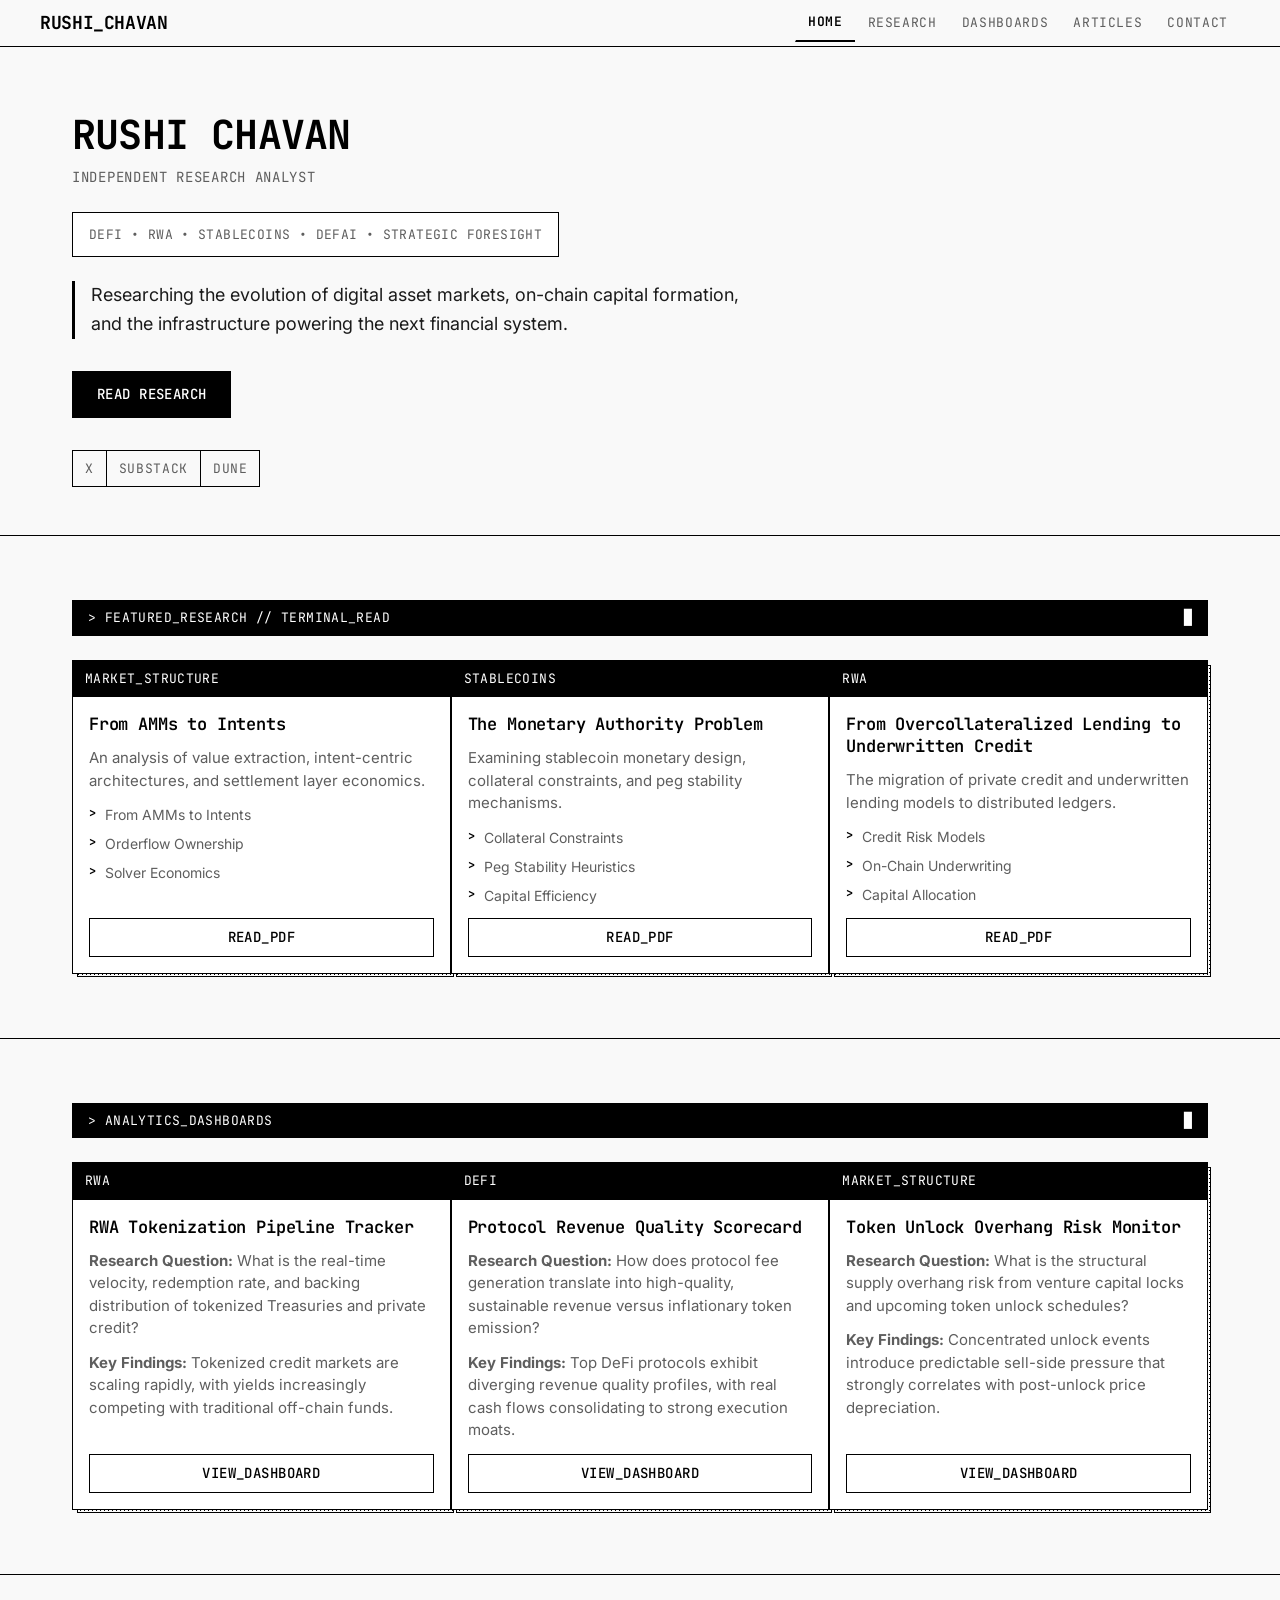
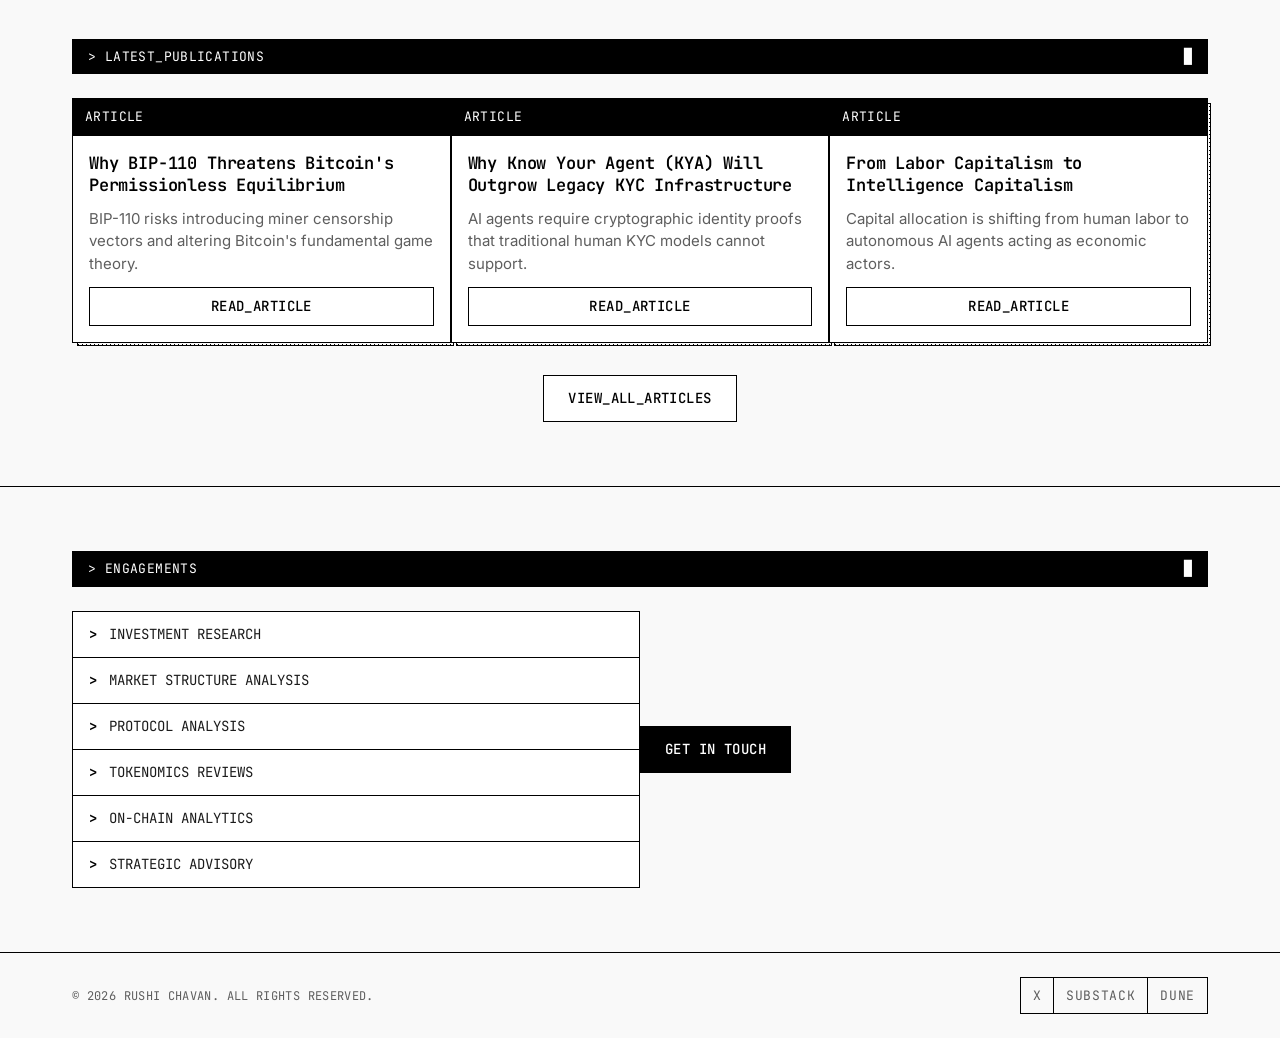
==== index.html @ 7c1afd2c "Add files via upload" ====
<!DOCTYPE html>
<html lang="en">
<head>
    <meta charset="UTF-8">
    <meta name="viewport" content="width=device-width, initial-scale=1.0">
    <title>Rushi Chavan | Independent Research Analyst</title>
    <meta name="description" content="Researching the evolution of digital asset markets, on-chain capital formation, and the infrastructure powering the next financial system.">

    <!-- Google Fonts: JetBrains Mono + Inter -->
    <link rel="preconnect" href="https://fonts.googleapis.com">
    <link rel="preconnect" href="https://fonts.gstatic.com" crossorigin>
    <link href="https://fonts.googleapis.com/css2?family=Inter:wght@400;500&family=JetBrains+Mono:wght@400;500;600;700&display=swap" rel="stylesheet">

    <link rel="stylesheet" href="styles.css">
</head>
<body>

    <!-- Navigation -->
    <nav class="navbar">
        <div class="nav-container">
            <div class="nav-logo">
                <a href="index.html">RUSHI_CHAVAN</a>
            </div>
            <button class="mobile-menu-btn">☰</button>
            <div class="nav-links">
                <a href="index.html" class="active">Home</a>
                <a href="research.html">Research</a>
                <a href="dashboards.html">Dashboards</a>
                <a href="articles.html">Articles</a>
                <a href="contact.html">Contact</a>
            </div>
        </div>
    </nav>

    <!-- Hero -->
    <section class="hero">
        <div class="container">
            <h1>Rushi Chavan</h1>
            <span class="hero-subheading">Independent Research Analyst</span>

            <div class="hero-coverage">
                DeFi • RWA • Stablecoins • DeFAI • Strategic Foresight
            </div>

            <p class="hero-statement">
                Researching the evolution of digital asset markets, on-chain capital formation, and the infrastructure powering the next financial system.
            </p>

            <div class="hero-actions">
                <a href="research.html" class="btn btn-primary">Read Research</a>
            </div>

            <div class="social-links">
                <a href="https://x.com/RushiChavan_" target="_blank" rel="noopener noreferrer">X</a>
                <a href="https://substack.com/@rushichavan" target="_blank" rel="noopener noreferrer">Substack</a>
                <a href="https://dune.com/rushixyz" target="_blank" rel="noopener noreferrer">Dune</a>
            </div>
        </div>
    </section>

    <!-- Featured Research -->
    <section class="section">
        <div class="container">
            <div class="section-title-bar">
                <span>&gt; FEATURED_RESEARCH // TERMINAL_READ</span>
                <span class="blink">█</span>
            </div>
            <div class="grid grid-3">

                <div class="card">
                    <div class="card-header">MARKET_STRUCTURE</div>
                    <div class="card-body">
                        <h3 class="card-title">From AMMs to Intents</h3>
                        <p class="card-desc">An analysis of value extraction, intent-centric architectures, and settlement layer economics.</p>
                        <ul class="card-bullets">
                            <li>From AMMs to Intents</li>
                            <li>Orderflow Ownership</li>
                            <li>Solver Economics</li>
                        </ul>
                        <a href="research/From AMMs to Intents.pdf" target="_blank" class="card-link">READ_PDF</a>
                    </div>
                </div>

                <div class="card">
                    <div class="card-header">STABLECOINS</div>
                    <div class="card-body">
                        <h3 class="card-title">The Monetary Authority Problem</h3>
                        <p class="card-desc">Examining stablecoin monetary design, collateral constraints, and peg stability mechanisms.</p>
                        <ul class="card-bullets">
                            <li>Collateral Constraints</li>
                            <li>Peg Stability Heuristics</li>
                            <li>Capital Efficiency</li>
                        </ul>
                        <a href="research/The Monetary Authority Problem.pdf" target="_blank" class="card-link">READ_PDF</a>
                    </div>
                </div>

                <div class="card">
                    <div class="card-header">RWA</div>
                    <div class="card-body">
                        <h3 class="card-title">From Overcollateralized Lending to Underwritten Credit</h3>
                        <p class="card-desc">The migration of private credit and underwritten lending models to distributed ledgers.</p>
                        <ul class="card-bullets">
                            <li>Credit Risk Models</li>
                            <li>On-Chain Underwriting</li>
                            <li>Capital Allocation</li>
                        </ul>
                        <a href="research/From Overcollateralized Lending to Underwritten Credit.pdf" target="_blank" class="card-link">READ_PDF</a>
                    </div>
                </div>

            </div>
        </div>
    </section>

    <!-- Dashboards -->
    <section class="section">
        <div class="container">
            <div class="section-title-bar">
                <span>&gt; ANALYTICS_DASHBOARDS</span>
                <span class="blink">█</span>
            </div>
            <div class="grid grid-3">

                <div class="card">
                    <div class="card-header">RWA</div>
                    <div class="card-body">
                        <h3 class="card-title">RWA Tokenization Pipeline Tracker</h3>
                        <p class="card-desc"><strong>Research Question:</strong> What is the real-time velocity, redemption rate, and backing distribution of tokenized Treasuries and private credit?</p>
                        <p class="card-desc"><strong>Key Findings:</strong> Tokenized credit markets are scaling rapidly, with yields increasingly competing with traditional off-chain funds.</p>
                        <a href="dashboards.html" class="card-link">VIEW_DASHBOARD</a>
                    </div>
                </div>

                <div class="card">
                    <div class="card-header">DEFI</div>
                    <div class="card-body">
                        <h3 class="card-title">Protocol Revenue Quality Scorecard</h3>
                        <p class="card-desc"><strong>Research Question:</strong> How does protocol fee generation translate into high-quality, sustainable revenue versus inflationary token emission?</p>
                        <p class="card-desc"><strong>Key Findings:</strong> Top DeFi protocols exhibit diverging revenue quality profiles, with real cash flows consolidating to strong execution moats.</p>
                        <a href="dashboards.html" class="card-link">VIEW_DASHBOARD</a>
                    </div>
                </div>

                <div class="card">
                    <div class="card-header">MARKET_STRUCTURE</div>
                    <div class="card-body">
                        <h3 class="card-title">Token Unlock Overhang Risk Monitor</h3>
                        <p class="card-desc"><strong>Research Question:</strong> What is the structural supply overhang risk from venture capital locks and upcoming token unlock schedules?</p>
                        <p class="card-desc"><strong>Key Findings:</strong> Concentrated unlock events introduce predictable sell-side pressure that strongly correlates with post-unlock price depreciation.</p>
                        <a href="dashboards.html" class="card-link">VIEW_DASHBOARD</a>
                    </div>
                </div>

            </div>
        </div>
    </section>


    <!-- Articles & Publications -->
    <section class="section" id="articles">
        <div class="container">
            <div class="section-title-bar">
                <span>&gt; LATEST_PUBLICATIONS</span>
                <span class="blink">█</span>
            </div>
            <div class="grid grid-3">

                <div class="card">
                    <div class="card-header">ARTICLE</div>
                    <div class="card-body">
                        <h3 class="card-title">Why BIP-110 Threatens Bitcoin's Permissionless Equilibrium</h3>
                        <p class="card-desc">BIP-110 risks introducing miner censorship vectors and altering Bitcoin's fundamental game theory.</p>
                        <a href="https://x.com/RushiChavan_/status/2070385221942530143?s=20" target="_blank" class="card-link">READ_ARTICLE</a>
                    </div>
                </div>

                <div class="card">
                    <div class="card-header">ARTICLE</div>
                    <div class="card-body">
                        <h3 class="card-title">Why Know Your Agent (KYA) Will Outgrow Legacy KYC Infrastructure</h3>
                        <p class="card-desc">AI agents require cryptographic identity proofs that traditional human KYC models cannot support.</p>
                        <a href="https://x.com/RushiChavan_/status/2066386348903420065?s=20" target="_blank" class="card-link">READ_ARTICLE</a>
                    </div>
                </div>

                <div class="card">
                    <div class="card-header">ARTICLE</div>
                    <div class="card-body">
                        <h3 class="card-title">From Labor Capitalism to Intelligence Capitalism</h3>
                        <p class="card-desc">Capital allocation is shifting from human labor to autonomous AI agents acting as economic actors.</p>
                        <a href="https://x.com/RushiChavan_/status/2064781226381303895?s=20" target="_blank" class="card-link">READ_ARTICLE</a>
                    </div>
                </div>

            </div>
            <div style="margin-top: 2rem; display: flex; justify-content: center;">
                <a href="articles.html" class="btn btn-secondary">VIEW_ALL_ARTICLES</a>
            </div>
        </div>
    </section>

    <!-- Engagements -->
    <section class="section">
        <div class="container">
            <div class="section-title-bar">
                <span>&gt; ENGAGEMENTS</span>
                <span class="blink">█</span>
            </div>
            <div class="grid grid-2">
                <div>
                    <ul class="engage-list">
                        <li>Investment Research</li>
                        <li>Market Structure Analysis</li>
                        <li>Protocol Analysis</li>
                        <li>Tokenomics Reviews</li>
                        <li>On-Chain Analytics</li>
                        <li>Strategic Advisory</li>
                    </ul>
                </div>
                <div style="display: flex; flex-direction: column; gap: 1rem; align-items: flex-start; justify-content: center;">
                    <a href="contact.html" class="btn btn-primary">Get in Touch</a>
                </div>
            </div>
        </div>
    </section>

    <!-- Footer -->
    <footer class="footer">
        <div class="container footer-content">
            <p class="footer-text">&copy; 2026 Rushi Chavan. All rights reserved.</p>
            <div class="social-links">
                <a href="https://x.com/RushiChavan_" target="_blank" rel="noopener noreferrer">X</a>
                <a href="https://substack.com/@rushichavan" target="_blank" rel="noopener noreferrer">Substack</a>
                <a href="https://dune.com/rushixyz" target="_blank" rel="noopener noreferrer">Dune</a>
            </div>
        </div>
    </footer>

    <script src="script.js"></script>
</body>
</html>
---- styles.css ----
/* ============================================================
   DITHERED INTELLECT — Research Terminal Design System
   Neo-Brutalism + Retro-Tech | Achromatic | Grid-Locked
   ============================================================ */

/* ---- Google Fonts ---- */
@import url('https://fonts.googleapis.com/css2?family=Inter:wght@400;500&family=JetBrains+Mono:wght@400;500;600;700&display=swap');

/* ---- Design Tokens ---- */
:root {
    /* Surface */
    --color-canvas: #ffffff;
    --color-bg: #f9f9f9;
    --color-surface-low: #f3f3f3;
    --color-surface: #eeeeee;
    --color-surface-high: #e8e8e8;
    --color-surface-highest: #e2e2e2;
    --color-surface-dim: #dadada;

    /* Ink */
    --color-ink: #000000;
    --color-ink-soft: #1b1b1b;
    --color-secondary: #5e5e5e;
    --color-outline: #7e7576;
    --color-on-ink: #ffffff;

    /* Semantic */
    --color-error: #ba1a1a;

    /* Spacing (4px unit) */
    --sp-1: 4px;
    --sp-2: 8px;
    --sp-3: 12px;
    --sp-4: 16px;
    --sp-5: 20px;
    --sp-6: 24px;
    --sp-8: 32px;
    --sp-10: 40px;
    --sp-12: 48px;
    --sp-16: 64px;

    /* Layout */
    --container-max: 1200px;
    --gutter: 24px;
    --margin: 32px;

    /* Typography */
    --font-mono: 'JetBrains Mono', monospace;
    --font-body: 'Inter', sans-serif;
}

/* ---- Reset & Base ---- */
*, *::before, *::after {
    margin: 0;
    padding: 0;
    box-sizing: border-box;
    border-radius: 0 !important;
}

html {
    font-size: 16px;
    scroll-behavior: smooth;
}

body {
    font-family: var(--font-body);
    font-size: 16px;
    line-height: 1.5;
    color: var(--color-ink-soft);
    background-color: var(--color-bg);
    min-height: 100vh;
    display: flex;
    flex-direction: column;
    -webkit-font-smoothing: antialiased;
}

::selection {
    background: var(--color-ink);
    color: var(--color-on-ink);
}

a {
    color: inherit;
    text-decoration: none;
}

img {
    max-width: 100%;
    display: block;
}

ul, ol { list-style: none; }

/* ---- Custom Scrollbar ---- */
::-webkit-scrollbar {
    width: 10px;
    background: var(--color-bg);
    border-left: 1px solid var(--color-ink);
}
::-webkit-scrollbar-thumb {
    background: var(--color-ink);
}

/* ---- Dither Patterns ---- */
.dither-bg {
    background-image: url('data:image/svg+xml;utf8,<svg width="4" height="4" xmlns="http://www.w3.org/2000/svg"><rect width="1" height="1" fill="%23000"/><rect x="2" y="2" width="1" height="1" fill="%23000"/></svg>');
    background-repeat: repeat;
}

.dither-bg-25 {
    background-image: url('data:image/svg+xml;utf8,<svg width="4" height="4" xmlns="http://www.w3.org/2000/svg"><rect width="1" height="1" fill="%23000" opacity="0.25"/><rect x="2" y="2" width="1" height="1" fill="%23000" opacity="0.25"/></svg>');
    background-repeat: repeat;
}

.dither-bg-10 {
    background-image: url('data:image/svg+xml;utf8,<svg width="4" height="4" xmlns="http://www.w3.org/2000/svg"><rect width="1" height="1" fill="%23000" opacity="0.10"/><rect x="2" y="2" width="1" height="1" fill="%23000" opacity="0.10"/></svg>');
    background-repeat: repeat;
}

/* ---- Layout ---- */
.container {
    max-width: var(--container-max);
    margin: 0 auto;
    padding: 0 var(--margin);
    width: 100%;
}

.section {
    padding: var(--sp-16) 0;
    border-bottom: 1px solid var(--color-ink);
}

.section:last-of-type {
    border-bottom: none;
}

/* ---- Grid ---- */
.grid {
    display: grid;
    gap: 0;
}

.grid-2 {
    grid-template-columns: repeat(2, 1fr);
}

.grid-3 {
    grid-template-columns: repeat(3, 1fr);
}

/* ---- Typography ---- */
h1, h2, h3, h4 {
    font-family: var(--font-mono);
    color: var(--color-ink);
    font-weight: 700;
    text-transform: uppercase;
    letter-spacing: -0.02em;
}

h1 {
    font-size: 32px;
    line-height: 1.2;
}

h2 {
    font-size: 20px;
    line-height: 1.4;
    font-weight: 600;
    padding-bottom: var(--sp-4);
    border-bottom: 1px solid var(--color-ink);
    margin-bottom: var(--sp-6);
}

h3 {
    font-size: 18px;
    line-height: 1.3;
    font-weight: 600;
}

.mono {
    font-family: var(--font-mono);
}

.mono-sm {
    font-family: var(--font-mono);
    font-size: 13px;
    line-height: 1.4;
}

.mono-label {
    font-family: var(--font-mono);
    font-size: 14px;
    font-weight: 500;
    text-transform: uppercase;
    letter-spacing: 0.03em;
}

.mono-xs {
    font-family: var(--font-mono);
    font-size: 11px;
    text-transform: uppercase;
    letter-spacing: 0.05em;
}

.text-secondary {
    color: var(--color-secondary);
}

/* ---- Navbar ---- */
.navbar {
    position: sticky;
    top: 0;
    z-index: 100;
    background: var(--color-bg);
    border-bottom: 1px solid var(--color-ink);
    padding: var(--sp-1) var(--margin);
}

.nav-container {
    max-width: var(--container-max);
    margin: 0 auto;
    display: flex;
    justify-content: space-between;
    align-items: center;
}

.nav-logo a {
    font-family: var(--font-mono);
    font-size: 18px;
    font-weight: 700;
    color: var(--color-ink);
    text-transform: uppercase;
    letter-spacing: -0.02em;
}

.nav-links {
    display: flex;
    align-items: center;
    gap: 0;
}

.nav-links a {
    font-family: var(--font-mono);
    font-size: 13px;
    text-transform: uppercase;
    letter-spacing: 0.05em;
    color: var(--color-secondary);
    padding: var(--sp-2) var(--sp-3);
    transition: background-color 0.05s, color 0.05s;
    border-left: 1px solid transparent;
}

.nav-links a:hover {
    background: var(--color-surface);
    color: var(--color-ink);
}

.nav-links a.active {
    color: var(--color-ink);
    border-bottom: 2px solid var(--color-ink);
    font-weight: 600;
}

.mobile-menu-btn {
    display: none;
    background: none;
    border: 1px solid var(--color-ink);
    font-family: var(--font-mono);
    font-size: 18px;
    cursor: pointer;
    padding: var(--sp-1) var(--sp-2);
    color: var(--color-ink);
}

.mobile-menu-btn:active {
    background: var(--color-ink);
    color: var(--color-on-ink);
}

/* ---- Hero ---- */
.hero {
    padding: var(--sp-16) 0 var(--sp-12);
    border-bottom: 1px solid var(--color-ink);
}

.hero h1 {
    font-size: 40px;
    margin-bottom: var(--sp-2);
}

.hero-subheading {
    font-family: var(--font-mono);
    font-size: 14px;
    text-transform: uppercase;
    color: var(--color-secondary);
    letter-spacing: 0.05em;
    display: block;
    margin-bottom: var(--sp-6);
}

.hero-coverage {
    font-family: var(--font-mono);
    font-size: 13px;
    color: var(--color-secondary);
    text-transform: uppercase;
    letter-spacing: 0.03em;
    margin-bottom: var(--sp-6);
    padding: var(--sp-3) var(--sp-4);
    border: 1px solid var(--color-ink);
    background: var(--color-canvas);
    display: inline-block;
}

.hero-statement {
    font-family: var(--font-body);
    font-size: 18px;
    line-height: 1.6;
    color: var(--color-ink-soft);
    max-width: 680px;
    margin-bottom: var(--sp-8);
    padding-left: var(--sp-4);
    border-left: 3px solid var(--color-ink);
}

.hero-actions {
    display: flex;
    gap: var(--sp-4);
    margin-bottom: var(--sp-8);
}

/* ---- Buttons ---- */
.btn {
    font-family: var(--font-mono);
    font-size: 14px;
    font-weight: 500;
    text-transform: uppercase;
    letter-spacing: 0.03em;
    padding: var(--sp-3) var(--sp-6);
    border: 1px solid var(--color-ink);
    cursor: pointer;
    transition: all 0.05s;
    display: inline-block;
    text-align: center;
}

.btn-primary {
    background: var(--color-ink);
    color: var(--color-on-ink);
}

.btn-primary:hover {
    opacity: 0.85;
}

.btn-primary:active {
    background: var(--color-canvas);
    color: var(--color-ink);
}

.btn-secondary {
    background: var(--color-canvas);
    color: var(--color-ink);
}

.btn-secondary:hover {
    background-image: url('data:image/svg+xml;utf8,<svg width="4" height="4" xmlns="http://www.w3.org/2000/svg"><rect width="1" height="1" fill="%23000" opacity="0.25"/><rect x="2" y="2" width="1" height="1" fill="%23000" opacity="0.25"/></svg>');
    background-repeat: repeat;
}

.btn-secondary:active {
    background-image: none;
    background-color: var(--color-ink);
    color: var(--color-on-ink);
}

/* ---- Social Links ---- */
.social-links {
    display: flex;
    gap: 0;
}

.social-links a {
    font-family: var(--font-mono);
    font-size: 13px;
    text-transform: uppercase;
    letter-spacing: 0.05em;
    color: var(--color-secondary);
    padding: var(--sp-2) var(--sp-3);
    border: 1px solid var(--color-ink);
    border-right: none;
    transition: all 0.05s;
}

.social-links a:last-child {
    border-right: 1px solid var(--color-ink);
}

.social-links a:hover {
    background: var(--color-ink);
    color: var(--color-on-ink);
}

/* ---- Cards ---- */
.card {
    border: 1px solid var(--color-ink);
    background: var(--color-canvas);
    display: flex;
    flex-direction: column;
    position: relative;
    transition: transform 0.1s;
}

.card:hover {
    transform: translate(2px, -2px);
}

/* Dithered shadow behind card */
.card::before {
    content: '';
    position: absolute;
    top: 4px;
    left: 4px;
    right: -4px;
    bottom: -4px;
    background-image: url('data:image/svg+xml;utf8,<svg width="4" height="4" xmlns="http://www.w3.org/2000/svg"><rect width="1" height="1" fill="%23000"/><rect x="2" y="2" width="1" height="1" fill="%23000"/></svg>');
    background-repeat: repeat;
    z-index: -1;
    border: 1px solid var(--color-ink);
    transition: transform 0.1s;
}

.card:hover::before {
    transform: translate(2px, 2px);
}

.card-header {
    background: var(--color-ink);
    color: var(--color-on-ink);
    font-family: var(--font-mono);
    font-size: 13px;
    text-transform: uppercase;
    letter-spacing: 0.03em;
    padding: var(--sp-2) var(--sp-3);
    display: flex;
    justify-content: space-between;
    align-items: center;
    border-bottom: 1px solid var(--color-ink);
}

.card-body {
    padding: var(--sp-4);
    flex: 1;
    display: flex;
    flex-direction: column;
    gap: var(--sp-3);
}

.card-category {
    font-family: var(--font-mono);
    font-size: 11px;
    font-weight: 500;
    text-transform: uppercase;
    letter-spacing: 0.05em;
    color: var(--color-secondary);
}

.card-title {
    font-family: var(--font-mono);
    font-size: 17px;
    font-weight: 600;
    line-height: 1.3;
    color: var(--color-ink);
    text-transform: none;
    letter-spacing: -0.01em;
}

.card-desc {
    font-family: var(--font-body);
    font-size: 15px;
    line-height: 1.5;
    color: var(--color-secondary);
}

.card-meta {
    font-family: var(--font-mono);
    font-size: 11px;
    color: var(--color-secondary);
    text-transform: uppercase;
    border-left: 2px solid var(--color-ink);
    padding-left: var(--sp-2);
}

.card-link {
    font-family: var(--font-mono);
    font-size: 14px;
    font-weight: 500;
    text-transform: uppercase;
    letter-spacing: 0.03em;
    color: var(--color-ink);
    padding: var(--sp-2) 0;
    border: 1px solid var(--color-ink);
    text-align: center;
    margin-top: auto;
    display: block;
    transition: all 0.05s;
}

.card-link:hover {
    background: var(--color-ink);
    color: var(--color-on-ink);
}

.card-link:active {
    background: var(--color-canvas);
    color: var(--color-ink);
}

/* Bullet lists inside cards */
.card-bullets {
    font-family: var(--font-body);
    font-size: 14px;
    line-height: 1.5;
    color: var(--color-secondary);
    list-style: none;
    padding: 0;
    display: flex;
    flex-direction: column;
    gap: var(--sp-2);
}

.card-bullets li {
    padding-left: var(--sp-4);
    position: relative;
}

.card-bullets li::before {
    content: '>';
    font-family: var(--font-mono);
    font-size: 12px;
    position: absolute;
    left: 0;
    color: var(--color-ink);
    font-weight: 700;
}

/* ---- Section Title Bar (for page headers) ---- */
.section-title-bar {
    background: var(--color-ink);
    color: var(--color-on-ink);
    font-family: var(--font-mono);
    font-size: 13px;
    text-transform: uppercase;
    letter-spacing: 0.03em;
    padding: var(--sp-2) var(--sp-4);
    margin-bottom: var(--sp-6);
    display: flex;
    justify-content: space-between;
    align-items: center;
}

.section-title-bar .blink {
    animation: blink 1s step-end infinite;
}

@keyframes blink {
    50% { opacity: 0; }
}

/* ---- Filter Bar ---- */
.filter-bar {
    display: flex;
    gap: 0;
    margin-bottom: var(--sp-6);
}

.filter-btn {
    font-family: var(--font-mono);
    font-size: 13px;
    font-weight: 500;
    text-transform: uppercase;
    letter-spacing: 0.03em;
    padding: var(--sp-2) var(--sp-4);
    border: 1px solid var(--color-ink);
    border-right: none;
    background: var(--color-canvas);
    color: var(--color-ink);
    cursor: pointer;
    transition: all 0.05s;
}

.filter-btn:last-child {
    border-right: 1px solid var(--color-ink);
}

.filter-btn:hover {
    background-image: url('data:image/svg+xml;utf8,<svg width="4" height="4" xmlns="http://www.w3.org/2000/svg"><rect width="1" height="1" fill="%23000" opacity="0.25"/><rect x="2" y="2" width="1" height="1" fill="%23000" opacity="0.25"/></svg>');
    background-repeat: repeat;
}

.filter-btn.active {
    background-image: none;
    background-color: var(--color-ink);
    color: var(--color-on-ink);
}

/* ---- Forms ---- */
.form-group {
    margin-bottom: var(--sp-6);
    position: relative;
}

.form-label {
    font-family: var(--font-mono);
    font-size: 12px;
    text-transform: uppercase;
    letter-spacing: 0.05em;
    color: var(--color-secondary);
    display: block;
    margin-bottom: var(--sp-2);
}

.form-input,
.form-select,
.form-textarea {
    width: 100%;
    font-family: var(--font-body);
    font-size: 15px;
    padding: var(--sp-3) var(--sp-4);
    border: 1px solid var(--color-ink);
    background: var(--color-canvas);
    color: var(--color-ink-soft);
    outline: none;
    transition: box-shadow 0.1s;
}

.form-input:focus,
.form-select:focus,
.form-textarea:focus {
    box-shadow: 3px 3px 0 0 var(--color-ink);
}

.form-textarea {
    resize: vertical;
    min-height: 120px;
    font-family: var(--font-body);
}

.form-select {
    font-family: var(--font-mono);
    font-size: 13px;
    text-transform: uppercase;
    cursor: pointer;
    appearance: none;
    background-image: url('data:image/svg+xml;utf8,<svg width="12" height="8" xmlns="http://www.w3.org/2000/svg"><path d="M0 0 L6 8 L12 0" fill="%23000"/></svg>');
    background-repeat: no-repeat;
    background-position: right 12px center;
    padding-right: 36px;
}

/* ---- Footer ---- */
.footer {
    border-top: 1px solid var(--color-ink);
    padding: var(--sp-6) 0;
    background: var(--color-bg);
    margin-top: auto;
}

.footer-content {
    display: flex;
    justify-content: space-between;
    align-items: center;
}

.footer-text {
    font-family: var(--font-mono);
    font-size: 12px;
    text-transform: uppercase;
    color: var(--color-secondary);
    letter-spacing: 0.03em;
}

/* ---- Engagements List ---- */
.engage-list {
    list-style: none;
    padding: 0;
    border: 1px solid var(--color-ink);
    background: var(--color-canvas);
}

.engage-list li {
    font-family: var(--font-mono);
    font-size: 14px;
    text-transform: uppercase;
    padding: var(--sp-3) var(--sp-4);
    border-bottom: 1px solid var(--color-ink);
    display: flex;
    align-items: center;
    gap: var(--sp-3);
    transition: background 0.05s;
}

.engage-list li:last-child {
    border-bottom: none;
}

.engage-list li:hover {
    background: var(--color-surface);
}

.engage-list li::before {
    content: '>';
    font-weight: 700;
    color: var(--color-ink);
}

/* ---- Contact Info Blocks ---- */
.contact-info-label {
    font-family: var(--font-mono);
    font-size: 12px;
    text-transform: uppercase;
    letter-spacing: 0.05em;
    color: var(--color-secondary);
    margin-bottom: var(--sp-3);
}

.contact-link {
    font-family: var(--font-mono);
    font-size: 14px;
    color: var(--color-ink);
    text-decoration: underline;
    text-underline-offset: 3px;
}

.contact-link:hover {
    background: var(--color-ink);
    color: var(--color-on-ink);
    text-decoration: none;
    padding: 2px 4px;
    margin: -2px -4px;
}

/* ---- Dashboard Title (big) ---- */
.dash-title {
    font-family: var(--font-mono);
    font-size: 24px;
    font-weight: 700;
    color: var(--color-ink);
    text-transform: uppercase;
    letter-spacing: -0.02em;
    margin-bottom: var(--sp-4);
}

/* ---- Responsive ---- */
@media (max-width: 900px) {
    .grid-3 {
        grid-template-columns: 1fr;
    }
    .grid-2 {
        grid-template-columns: 1fr;
    }
    h1 {
        font-size: 24px;
    }
    .hero h1 {
        font-size: 28px;
    }
    .container {
        padding: 0 var(--sp-4);
    }
    .section {
        padding: var(--sp-10) 0;
    }
    .footer-content {
        flex-direction: column;
        gap: var(--sp-4);
        text-align: center;
    }
}

@media (max-width: 768px) {
    .nav-links {
        display: none;
        flex-direction: column;
        position: absolute;
        top: 100%;
        left: 0;
        right: 0;
        background: var(--color-bg);
        border-bottom: 1px solid var(--color-ink);
        z-index: 99;
    }
    .nav-links.active {
        display: flex;
    }
    .nav-links a {
        padding: var(--sp-3) var(--sp-4);
        border-bottom: 1px solid var(--color-surface-high);
        border-left: none;
    }
    .mobile-menu-btn {
        display: block;
    }
    .hero-actions {
        flex-direction: column;
        align-items: flex-start;
    }
    .social-links {
        flex-wrap: wrap;
    }
}

/* ---- Utility: hidden ---- */
.hidden {
    display: none !important;
}
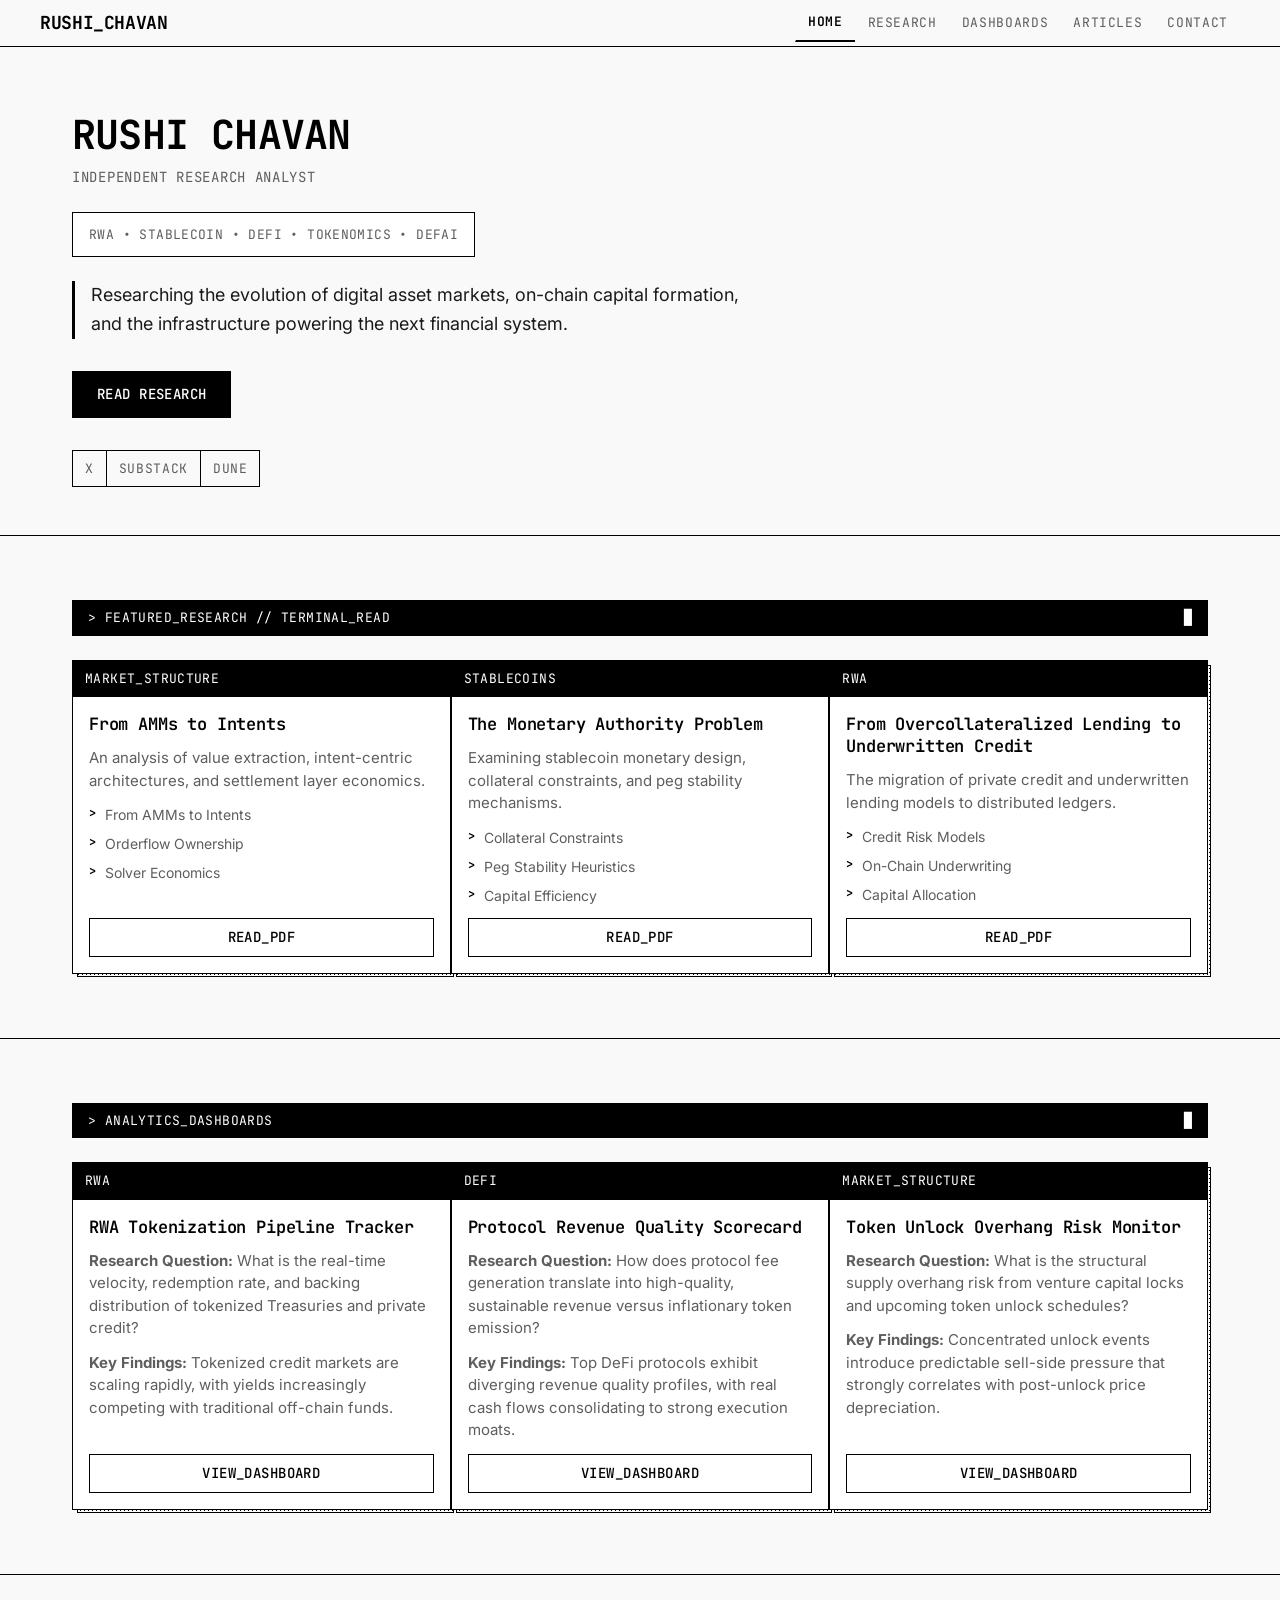
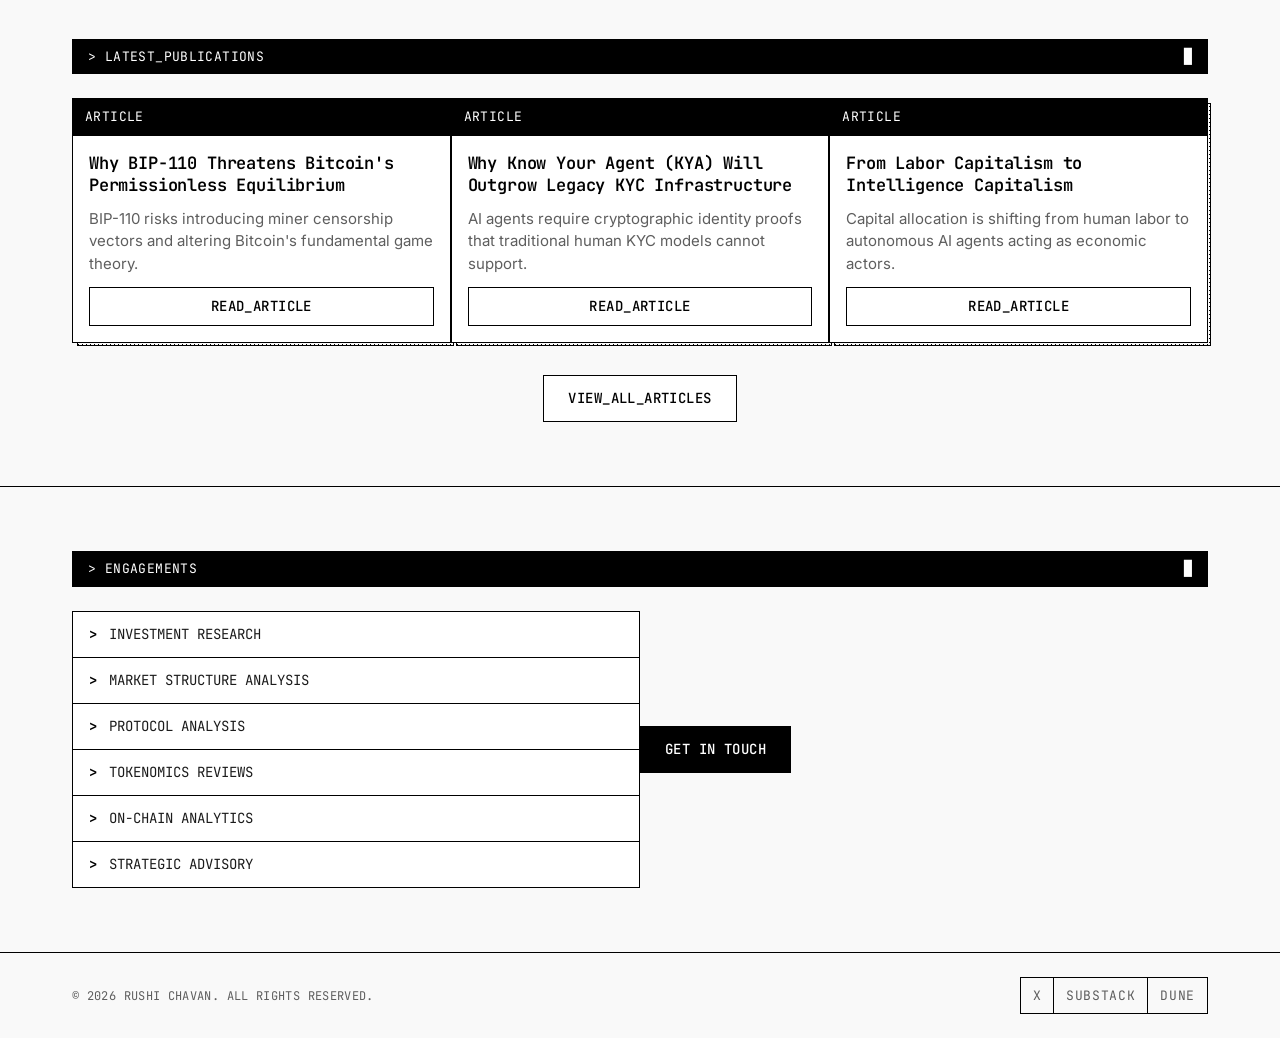
==== commit 8e7914e8: "style: update hero coverage tags order and categories" ====
--- a/index.html
+++ b/index.html
@@ -39,7 +39,7 @@
             <span class="hero-subheading">Independent Research Analyst</span>
 
             <div class="hero-coverage">
-                DeFi • RWA • Stablecoins • DeFAI • Strategic Foresight
+                RWA • Stablecoin • DeFi • Tokenomics • DeFAI
             </div>
 
             <p class="hero-statement">
@@ -77,7 +77,7 @@
                             <li>Orderflow Ownership</li>
                             <li>Solver Economics</li>
                         </ul>
-                        <a href="research/From AMMs to Intents.pdf" target="_blank" class="card-link">READ_PDF</a>
+                        <a href="research/From%20AMMs%20to%20Intents.pdf" target="_blank" class="card-link">READ_PDF</a>
                     </div>
                 </div>
 
@@ -91,7 +91,7 @@
                             <li>Peg Stability Heuristics</li>
                             <li>Capital Efficiency</li>
                         </ul>
-                        <a href="research/The Monetary Authority Problem.pdf" target="_blank" class="card-link">READ_PDF</a>
+                        <a href="research/The%20Monetary%20Authority%20Problem.pdf" target="_blank" class="card-link">READ_PDF</a>
                     </div>
                 </div>
 
@@ -105,7 +105,7 @@
                             <li>On-Chain Underwriting</li>
                             <li>Capital Allocation</li>
                         </ul>
-                        <a href="research/From Overcollateralized Lending to Underwritten Credit.pdf" target="_blank" class="card-link">READ_PDF</a>
+                        <a href="research/From%20Overcollateralized%20Lending%20to%20Underwritten%20Credit.pdf" target="_blank" class="card-link">READ_PDF</a>
                     </div>
                 </div>
 
